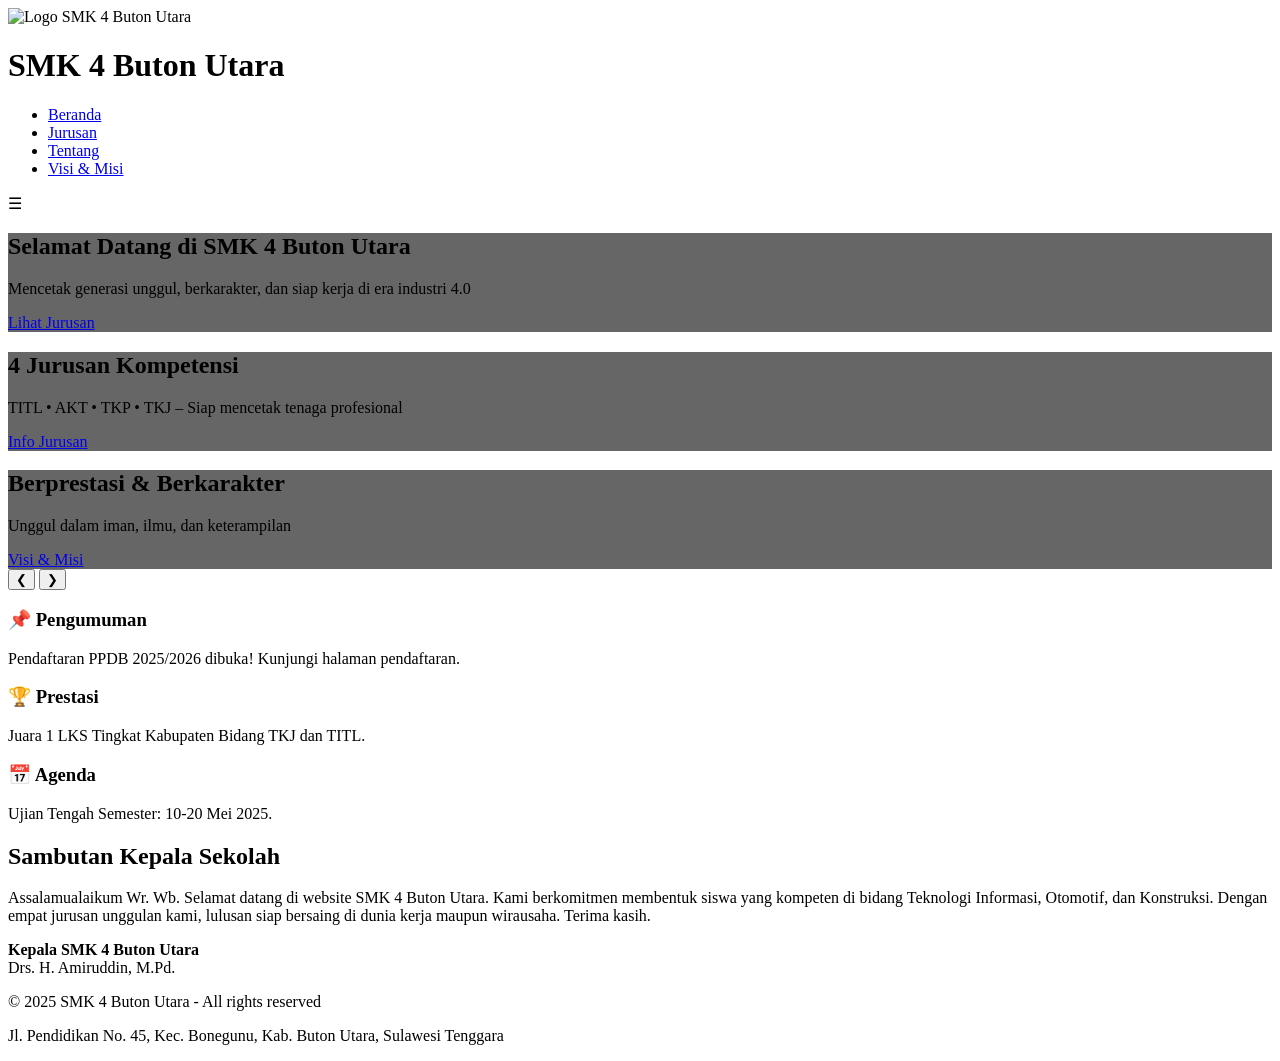
==== index.html @ f25f063d "update" ====
<!DOCTYPE html>
<html lang="id">
<head>
    <meta charset="UTF-8">
    <meta name="viewport" content="width=device-width, initial-scale=1.0">
    <title>SMK 4 Buton Utara - Beranda</title>
    <link rel="stylesheet" href="css/style.css">
    <link href="https://fonts.googleapis.com/css2?family=Poppins:wght@300;400;500;600;700&display=swap" rel="stylesheet">
</head>
<body>
    <header>
        <div class="container nav-container">
            <div class="logo-area">
                <img src="images/logo-sekolah.png" alt="Logo SMK 4 Buton Utara" class="logo">
                <h1>SMK 4 Buton Utara</h1>
            </div>
            <nav>
                <ul class="nav-links">
                    <li><a href="index.html" class="active">Beranda</a></li>
                    <li><a href="jurusan.html">Jurusan</a></li>
                    <li><a href="tentang.html">Tentang</a></li>
                    <li><a href="visimisi.html">Visi & Misi</a></li>
                </ul>
                <div class="menu-toggle">☰</div>
            </nav>
        </div>
    </header>

    <!-- Jumbotron Slider -->
    <section class="jumbotron">
        <div class="slider">
            <div class="slide active" style="background-image: linear-gradient(rgba(0,0,0,0.6), rgba(0,0,0,0.6)), url('https://placehold.co/1920x600/1e3c72/white?text=SMK+4+Buton+Utara');">
                <div class="slide-content">
                    <h2>Selamat Datang di SMK 4 Buton Utara</h2>
                    <p>Mencetak generasi unggul, berkarakter, dan siap kerja di era industri 4.0</p>
                    <a href="jurusan.html" class="btn">Lihat Jurusan</a>
                </div>
            </div>
            <div class="slide" style="background-image: linear-gradient(rgba(0,0,0,0.6), rgba(0,0,0,0.6)), url('https://placehold.co/1920x600/2a5298/white?text=Kompetensi+Unggulan');">
                <div class="slide-content">
                    <h2>4 Jurusan Kompetensi</h2>
                    <p>TITL • AKT • TKP • TKJ – Siap mencetak tenaga profesional</p>
                    <a href="jurusan.html" class="btn">Info Jurusan</a>
                </div>
            </div>
            <div class="slide" style="background-image: linear-gradient(rgba(0,0,0,0.6), rgba(0,0,0,0.6)), url('https://placehold.co/1920x600/4b6cb7/white?text=Prestasi+&+Karakter');">
                <div class="slide-content">
                    <h2>Berprestasi & Berkarakter</h2>
                    <p>Unggul dalam iman, ilmu, dan keterampilan</p>
                    <a href="visimisi.html" class="btn">Visi & Misi</a>
                </div>
            </div>
        </div>
        <button class="slider-btn prev">❮</button>
        <button class="slider-btn next">❯</button>
        <div class="slider-dots"></div>
    </section>

    <main class="container">
        <section class="info-panels">
            <div class="panel">
                <h3>📌 Pengumuman</h3>
                <p>Pendaftaran PPDB 2025/2026 dibuka! Kunjungi halaman pendaftaran.</p>
            </div>
            <div class="panel">
                <h3>🏆 Prestasi</h3>
                <p>Juara 1 LKS Tingkat Kabupaten Bidang TKJ dan TITL.</p>
            </div>
            <div class="panel">
                <h3>📅 Agenda</h3>
                <p>Ujian Tengah Semester: 10-20 Mei 2025.</p>
            </div>
        </section>

        <section class="sambutan">
            <h2>Sambutan Kepala Sekolah</h2>
            <p>Assalamualaikum Wr. Wb. Selamat datang di website SMK 4 Buton Utara. Kami berkomitmen membentuk siswa yang kompeten di bidang Teknologi Informasi, Otomotif, dan Konstruksi. Dengan empat jurusan unggulan kami, lulusan siap bersaing di dunia kerja maupun wirausaha. Terima kasih.</p>
            <p><strong>Kepala SMK 4 Buton Utara</strong><br>Drs. H. Amiruddin, M.Pd.</p>
        </section>
    </main>

    <footer>
        <div class="container">
            <p>&copy; 2025 SMK 4 Buton Utara - All rights reserved</p>
            <p>Jl. Pendidikan No. 45, Kec. Bonegunu, Kab. Buton Utara, Sulawesi Tenggara</p>
        </div>
    </footer>

    <script src="js/script.js"></script>
</body>
</html>
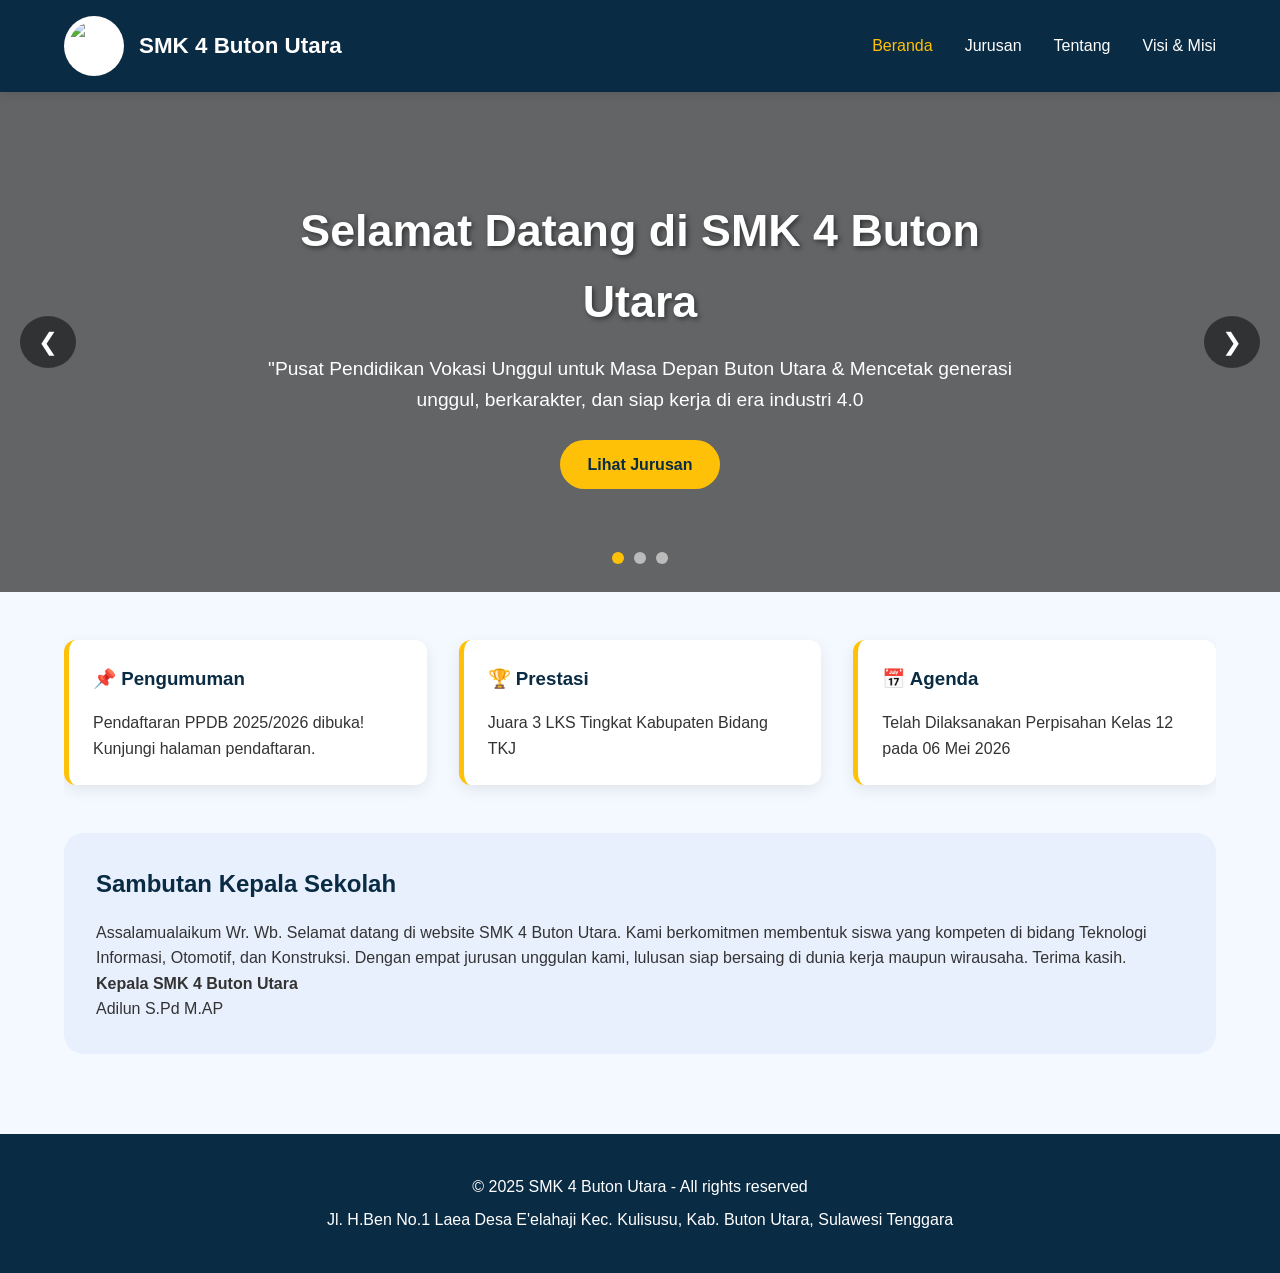
==== commit 0183aa32: "update" ====
--- a/index.html
+++ b/index.html
@@ -32,7 +32,7 @@
             <div class="slide active" style="background-image: linear-gradient(rgba(0,0,0,0.6), rgba(0,0,0,0.6)), url('https://placehold.co/1920x600/1e3c72/white?text=SMK+4+Buton+Utara');">
                 <div class="slide-content">
                     <h2>Selamat Datang di SMK 4 Buton Utara</h2>
-                    <p>Mencetak generasi unggul, berkarakter, dan siap kerja di era industri 4.0</p>
+                    <p>"Pusat Pendidikan Vokasi Unggul untuk Masa Depan Buton Utara & Mencetak generasi unggul, berkarakter, dan siap kerja di era industri 4.0</p>
                     <a href="jurusan.html" class="btn">Lihat Jurusan</a>
                 </div>
             </div>
@@ -64,25 +64,25 @@
             </div>
             <div class="panel">
                 <h3>🏆 Prestasi</h3>
-                <p>Juara 1 LKS Tingkat Kabupaten Bidang TKJ dan TITL.</p>
+                <p>Juara 3 LKS Tingkat Kabupaten Bidang TKJ</p>
             </div>
             <div class="panel">
                 <h3>📅 Agenda</h3>
-                <p>Ujian Tengah Semester: 10-20 Mei 2025.</p>
+                <p>Telah Dilaksanakan Perpisahan Kelas 12  pada 06 Mei 2026</p>
             </div>
         </section>
 
         <section class="sambutan">
             <h2>Sambutan Kepala Sekolah</h2>
             <p>Assalamualaikum Wr. Wb. Selamat datang di website SMK 4 Buton Utara. Kami berkomitmen membentuk siswa yang kompeten di bidang Teknologi Informasi, Otomotif, dan Konstruksi. Dengan empat jurusan unggulan kami, lulusan siap bersaing di dunia kerja maupun wirausaha. Terima kasih.</p>
-            <p><strong>Kepala SMK 4 Buton Utara</strong><br>Drs. H. Amiruddin, M.Pd.</p>
+            <p><strong>Kepala SMK 4 Buton Utara</strong><br>Adilun S.Pd M.AP</p>
         </section>
     </main>
 
     <footer>
         <div class="container">
             <p>&copy; 2025 SMK 4 Buton Utara - All rights reserved</p>
-            <p>Jl. Pendidikan No. 45, Kec. Bonegunu, Kab. Buton Utara, Sulawesi Tenggara</p>
+            <p>Jl. H.Ben No.1 Laea Desa E'elahaji Kec. Kulisusu, Kab. Buton Utara, Sulawesi Tenggara</p>
         </div>
     </footer>
 
--- a/css/style.css
+++ b/css/style.css
@@ -0,0 +1,334 @@
+* {
+    margin: 0;
+    padding: 0;
+    box-sizing: border-box;
+}
+
+body {
+    font-family: 'Poppins', sans-serif;
+    line-height: 1.6;
+    background: #f4f9ff;
+    color: #333;
+}
+
+.container {
+    width: 90%;
+    max-width: 1200px;
+    margin: auto;
+    overflow: hidden;
+}
+
+/* Header & Navigation */
+header {
+    background: #0a2b44;
+    color: #fff;
+    padding: 1rem 0;
+    position: sticky;
+    top: 0;
+    z-index: 100;
+    box-shadow: 0 2px 10px rgba(0,0,0,0.1);
+}
+
+.nav-container {
+    display: flex;
+    justify-content: space-between;
+    align-items: center;
+    flex-wrap: wrap;
+}
+
+.logo-area {
+    display: flex;
+    align-items: center;
+    gap: 15px;
+}
+
+.logo {
+    width: 60px;
+    height: 60px;
+    object-fit: contain;
+    background: white;
+    border-radius: 50%;
+    padding: 5px;
+}
+
+.logo-area h1 {
+    font-size: 1.4rem;
+    font-weight: 600;
+}
+
+.nav-links {
+    display: flex;
+    list-style: none;
+    gap: 2rem;
+}
+
+.nav-links a {
+    color: #fff;
+    text-decoration: none;
+    font-weight: 500;
+    transition: color 0.3s;
+}
+
+.nav-links a:hover, .nav-links a.active {
+    color: #ffc107;
+}
+
+.menu-toggle {
+    display: none;
+    font-size: 1.8rem;
+    cursor: pointer;
+}
+
+/* Jumbotron Slider */
+.jumbotron {
+    position: relative;
+    height: 500px;
+    overflow: hidden;
+}
+
+.slider {
+    position: relative;
+    width: 100%;
+    height: 100%;
+}
+
+.slide {
+    position: absolute;
+    width: 100%;
+    height: 100%;
+    background-size: cover;
+    background-position: center;
+    opacity: 0;
+    transition: opacity 0.8s ease;
+    display: flex;
+    align-items: center;
+    justify-content: center;
+    text-align: center;
+}
+
+.slide.active {
+    opacity: 1;
+}
+
+.slide-content {
+    color: white;
+    padding: 0 1rem;
+    max-width: 800px;
+}
+
+.slide-content h2 {
+    font-size: 2.8rem;
+    margin-bottom: 1rem;
+    text-shadow: 2px 2px 5px rgba(0,0,0,0.5);
+}
+
+.slide-content p {
+    font-size: 1.2rem;
+    margin-bottom: 1.5rem;
+}
+
+.btn {
+    display: inline-block;
+    background: #ffc107;
+    color: #0a2b44;
+    padding: 12px 28px;
+    border-radius: 40px;
+    text-decoration: none;
+    font-weight: bold;
+    transition: 0.3s;
+}
+
+.btn:hover {
+    background: #ffcd38;
+    transform: scale(1.05);
+}
+
+.slider-btn {
+    position: absolute;
+    top: 50%;
+    transform: translateY(-50%);
+    background: rgba(0,0,0,0.5);
+    color: white;
+    border: none;
+    padding: 12px 18px;
+    cursor: pointer;
+    font-size: 1.5rem;
+    z-index: 10;
+    border-radius: 50%;
+}
+
+.prev { left: 20px; }
+.next { right: 20px; }
+
+.slider-dots {
+    position: absolute;
+    bottom: 20px;
+    left: 0;
+    right: 0;
+    text-align: center;
+}
+
+.dot {
+    display: inline-block;
+    width: 12px;
+    height: 12px;
+    background: #bbb;
+    border-radius: 50%;
+    margin: 0 5px;
+    cursor: pointer;
+}
+
+.dot.active {
+    background: #ffc107;
+}
+
+/* Info Panels */
+.info-panels {
+    display: flex;
+    gap: 2rem;
+    margin: 3rem 0;
+    flex-wrap: wrap;
+}
+
+.panel {
+    background: white;
+    flex: 1;
+    padding: 1.5rem;
+    border-radius: 12px;
+    box-shadow: 0 5px 15px rgba(0,0,0,0.08);
+    border-left: 5px solid #ffc107;
+}
+
+.panel h3 {
+    margin-bottom: 1rem;
+    color: #0a2b44;
+}
+
+.sambutan {
+    background: #e8f0fe;
+    padding: 2rem;
+    border-radius: 20px;
+    margin-bottom: 2rem;
+}
+
+.sambutan h2 {
+    color: #0a2b44;
+    margin-bottom: 1rem;
+}
+
+/* Jurusan Page */
+.page-title {
+    text-align: center;
+    margin: 2rem 0;
+    font-size: 2rem;
+    color: #0a2b44;
+    position: relative;
+}
+
+.jurusan-grid {
+    display: grid;
+    grid-template-columns: repeat(auto-fit, minmax(250px, 1fr));
+    gap: 2rem;
+    margin: 2rem 0;
+}
+
+.jurusan-card {
+    background: white;
+    padding: 1.8rem;
+    border-radius: 20px;
+    text-align: center;
+    transition: 0.3s;
+    box-shadow: 0 10px 20px rgba(0,0,0,0.05);
+}
+
+.jurusan-card:hover {
+    transform: translateY(-8px);
+    box-shadow: 0 15px 30px rgba(0,0,0,0.1);
+}
+
+.jurusan-icon {
+    font-size: 3rem;
+    background: #0a2b44;
+    display: inline-block;
+    width: 80px;
+    height: 80px;
+    line-height: 80px;
+    border-radius: 50%;
+    color: #ffc107;
+    margin-bottom: 1rem;
+}
+
+.jurusan-card h3 {
+    font-size: 1.8rem;
+    margin: 0.5rem 0;
+    color: #0a2b44;
+}
+
+.jurusan-card ul {
+    text-align: left;
+    margin-top: 1rem;
+    padding-left: 1.2rem;
+}
+
+.jurusan-card li {
+    margin: 0.5rem 0;
+}
+
+/* Content Pages */
+.content-box {
+    background: white;
+    padding: 2rem;
+    border-radius: 24px;
+    margin: 2rem 0;
+    box-shadow: 0 5px 15px rgba(0,0,0,0.05);
+}
+
+.visi-box, .misi-box, .tujuan-box {
+    border-left: 8px solid #ffc107;
+}
+
+.content-box h3 {
+    color: #0a2b44;
+    margin-bottom: 1rem;
+    font-size: 1.6rem;
+}
+
+/* Footer */
+footer {
+    background: #0a2b44;
+    color: white;
+    text-align: center;
+    padding: 2rem 0;
+    margin-top: 3rem;
+}
+
+footer p {
+    margin: 0.5rem 0;
+}
+
+/* Responsive */
+@media (max-width: 768px) {
+    .menu-toggle {
+        display: block;
+    }
+    .nav-links {
+        display: none;
+        width: 100%;
+        flex-direction: column;
+        background: #0a2b44;
+        text-align: center;
+        padding: 1rem 0;
+    }
+    .nav-links.show {
+        display: flex;
+    }
+    .slide-content h2 {
+        font-size: 1.8rem;
+    }
+    .info-panels {
+        flex-direction: column;
+    }
+    .logo-area h1 {
+        font-size: 1rem;
+    }
+}
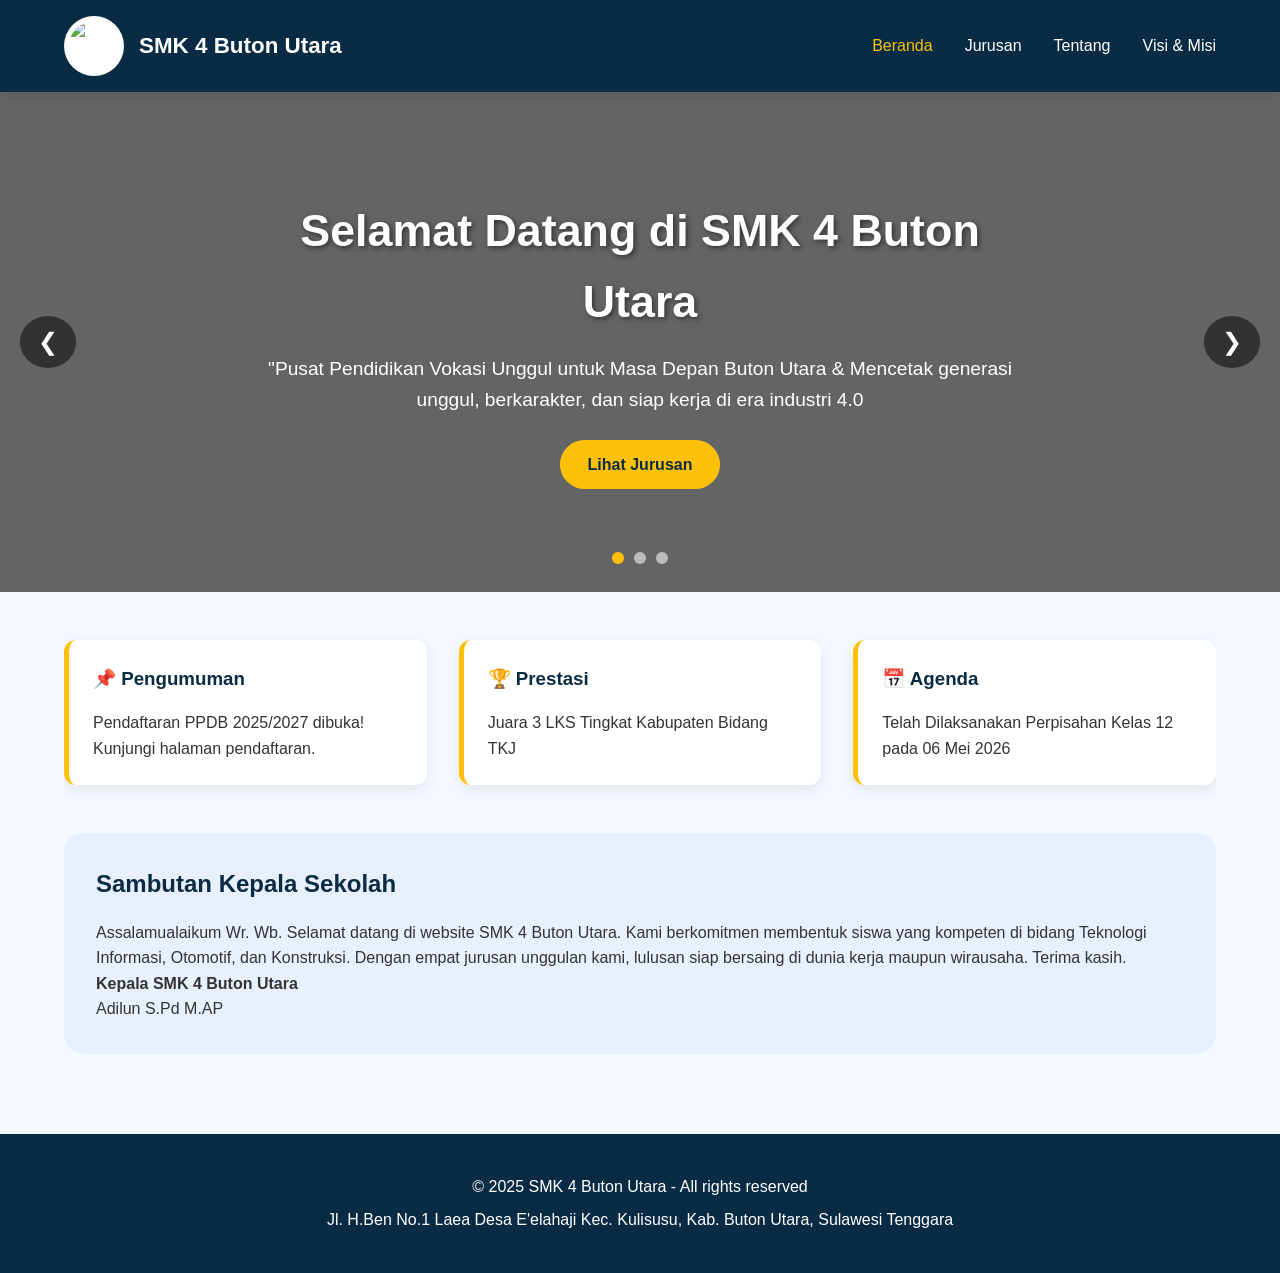
==== commit f53d781d: "update" ====
--- a/index.html
+++ b/index.html
@@ -11,7 +11,7 @@
     <header>
         <div class="container nav-container">
             <div class="logo-area">
-                <img src="images/logo-sekolah.png" alt="Logo SMK 4 Buton Utara" class="logo">
+                <img src="image/logosekolah.png" alt="Logo SMK 4 Buton Utara" class="logo">
                 <h1>SMK 4 Buton Utara</h1>
             </div>
             <nav>
@@ -60,7 +60,7 @@
         <section class="info-panels">
             <div class="panel">
                 <h3>📌 Pengumuman</h3>
-                <p>Pendaftaran PPDB 2025/2026 dibuka! Kunjungi halaman pendaftaran.</p>
+                <p>Pendaftaran PPDB 2025/2027 dibuka! Kunjungi halaman pendaftaran.</p>
             </div>
             <div class="panel">
                 <h3>🏆 Prestasi</h3>
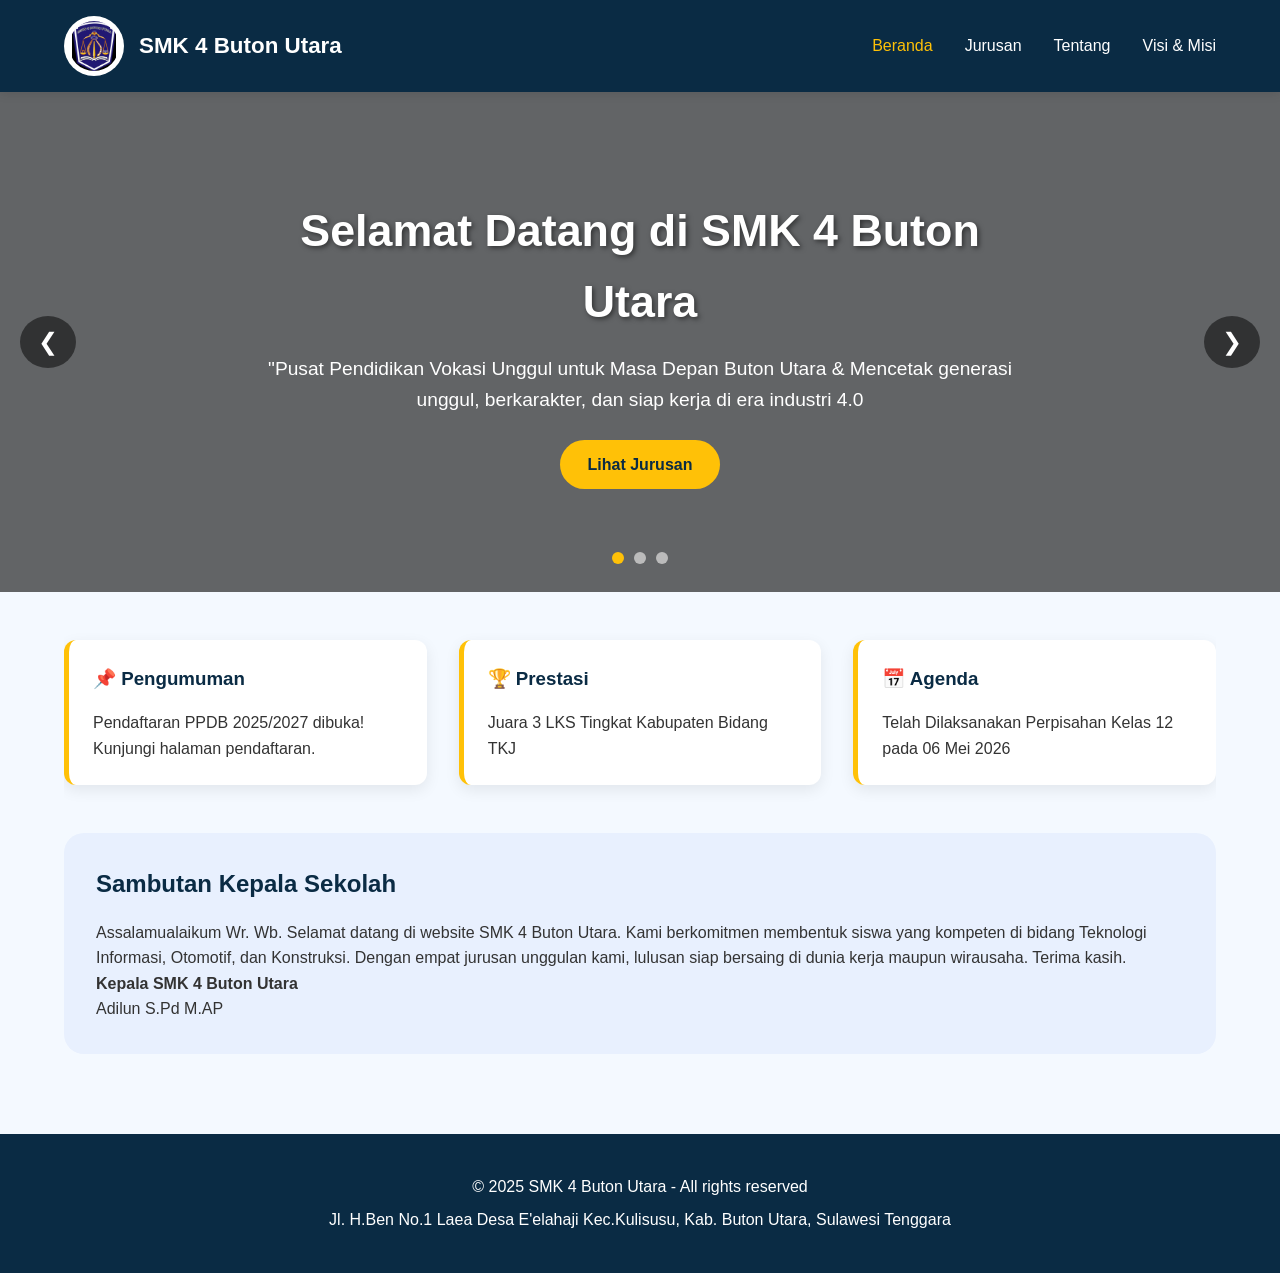
==== commit 57a78583: "update" ====
--- a/index.html
+++ b/index.html
@@ -11,7 +11,7 @@
     <header>
         <div class="container nav-container">
             <div class="logo-area">
-                <img src="image/logosekolah.png" alt="Logo SMK 4 Buton Utara" class="logo">
+                <img src="image/logosekolah.png.jpg" alt="Logo SMK 4 Buton Utara" class="logo">
                 <h1>SMK 4 Buton Utara</h1>
             </div>
             <nav>
@@ -82,7 +82,7 @@
     <footer>
         <div class="container">
             <p>&copy; 2025 SMK 4 Buton Utara - All rights reserved</p>
-            <p>Jl. H.Ben No.1 Laea Desa E'elahaji Kec. Kulisusu, Kab. Buton Utara, Sulawesi Tenggara</p>
+            <p>Jl. H.Ben No.1 Laea Desa E'elahaji Kec.Kulisusu, Kab. Buton Utara, Sulawesi Tenggara</p>
         </div>
     </footer>
 
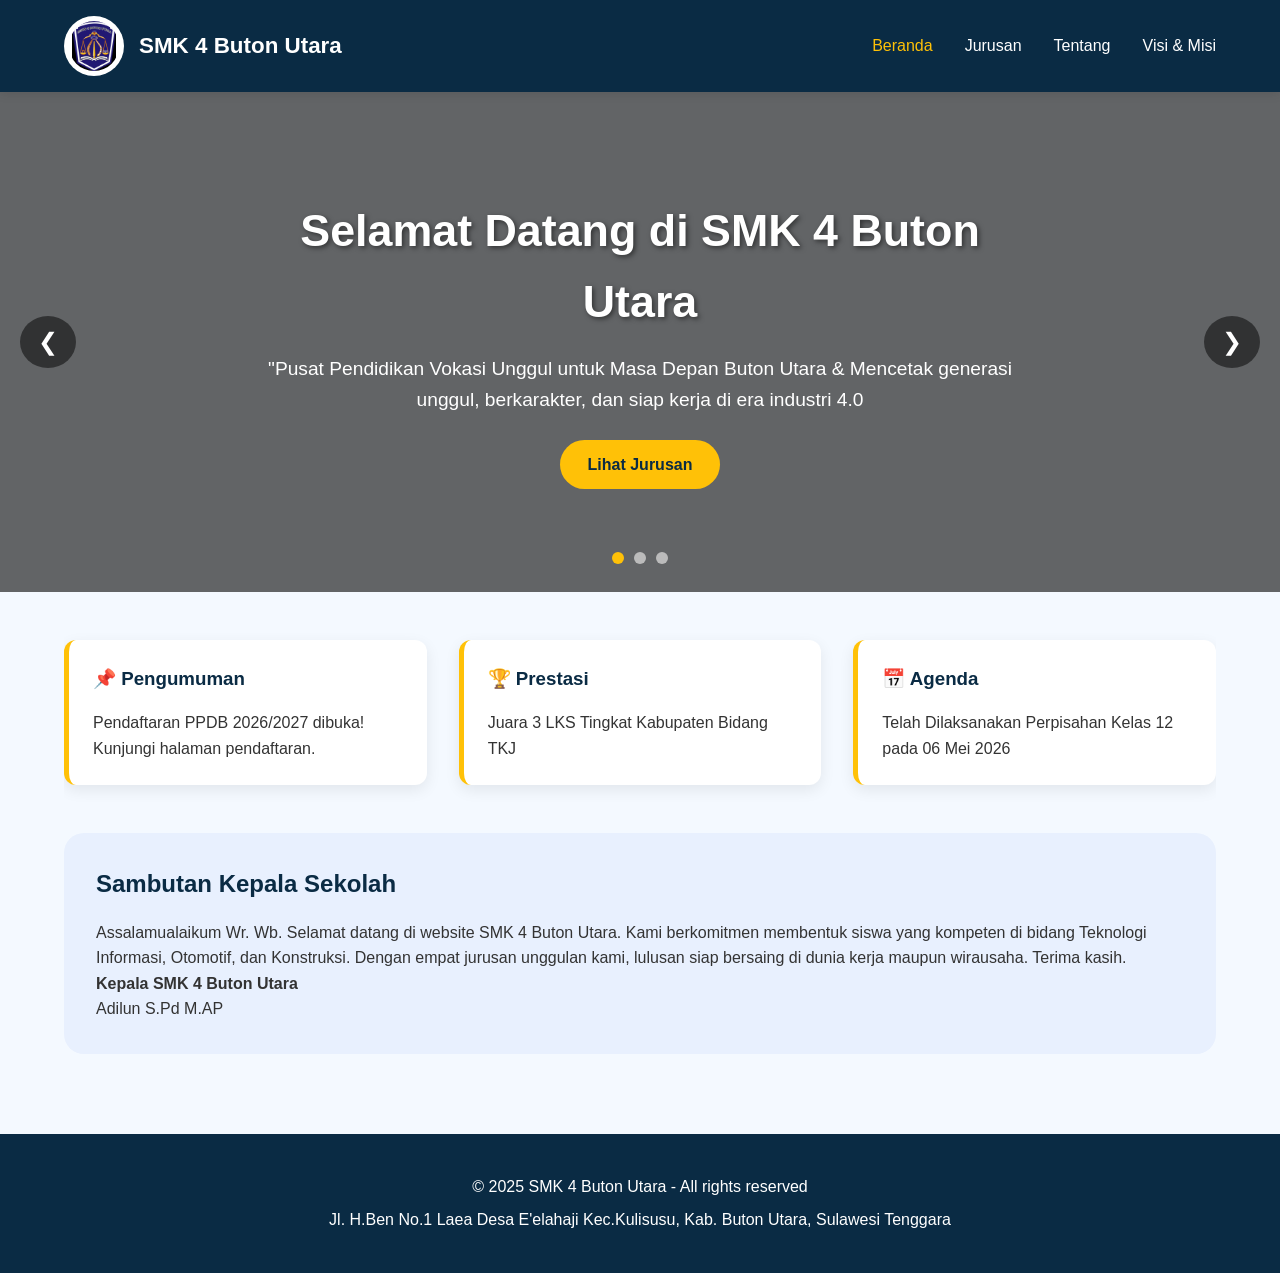
==== commit 55d3940e: "Update index.htmlupdate" ====
--- a/index.html
+++ b/index.html
@@ -60,7 +60,7 @@
         <section class="info-panels">
             <div class="panel">
                 <h3>📌 Pengumuman</h3>
-                <p>Pendaftaran PPDB 2025/2027 dibuka! Kunjungi halaman pendaftaran.</p>
+                <p>Pendaftaran PPDB 2026/2027 dibuka! Kunjungi halaman pendaftaran.</p>
             </div>
             <div class="panel">
                 <h3>🏆 Prestasi</h3>
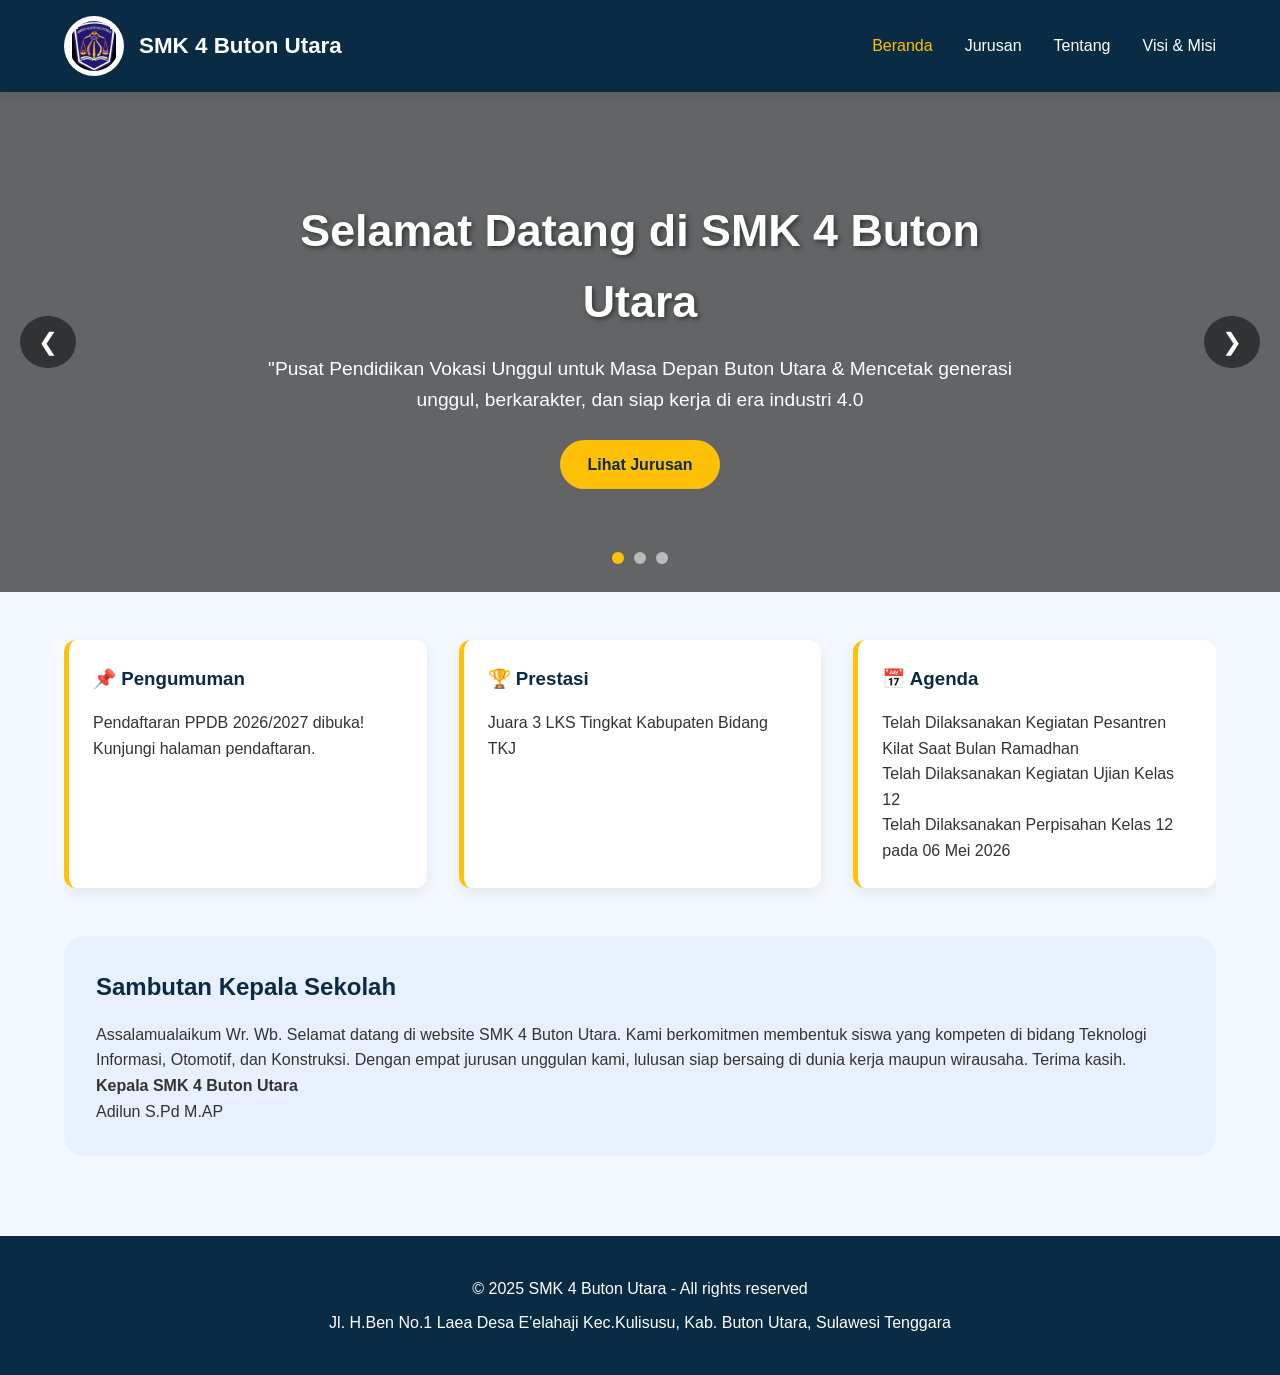
==== commit 9577cd14: "update" ====
--- a/index.html
+++ b/index.html
@@ -68,6 +68,8 @@
             </div>
             <div class="panel">
                 <h3>📅 Agenda</h3>
+                <p>Telah Dilaksanakan Kegiatan Pesantren Kilat Saat Bulan Ramadhan</p>
+                <p>Telah Dilaksanakan Kegiatan Ujian Kelas 12</p>
                 <p>Telah Dilaksanakan Perpisahan Kelas 12  pada 06 Mei 2026</p>
             </div>
         </section>
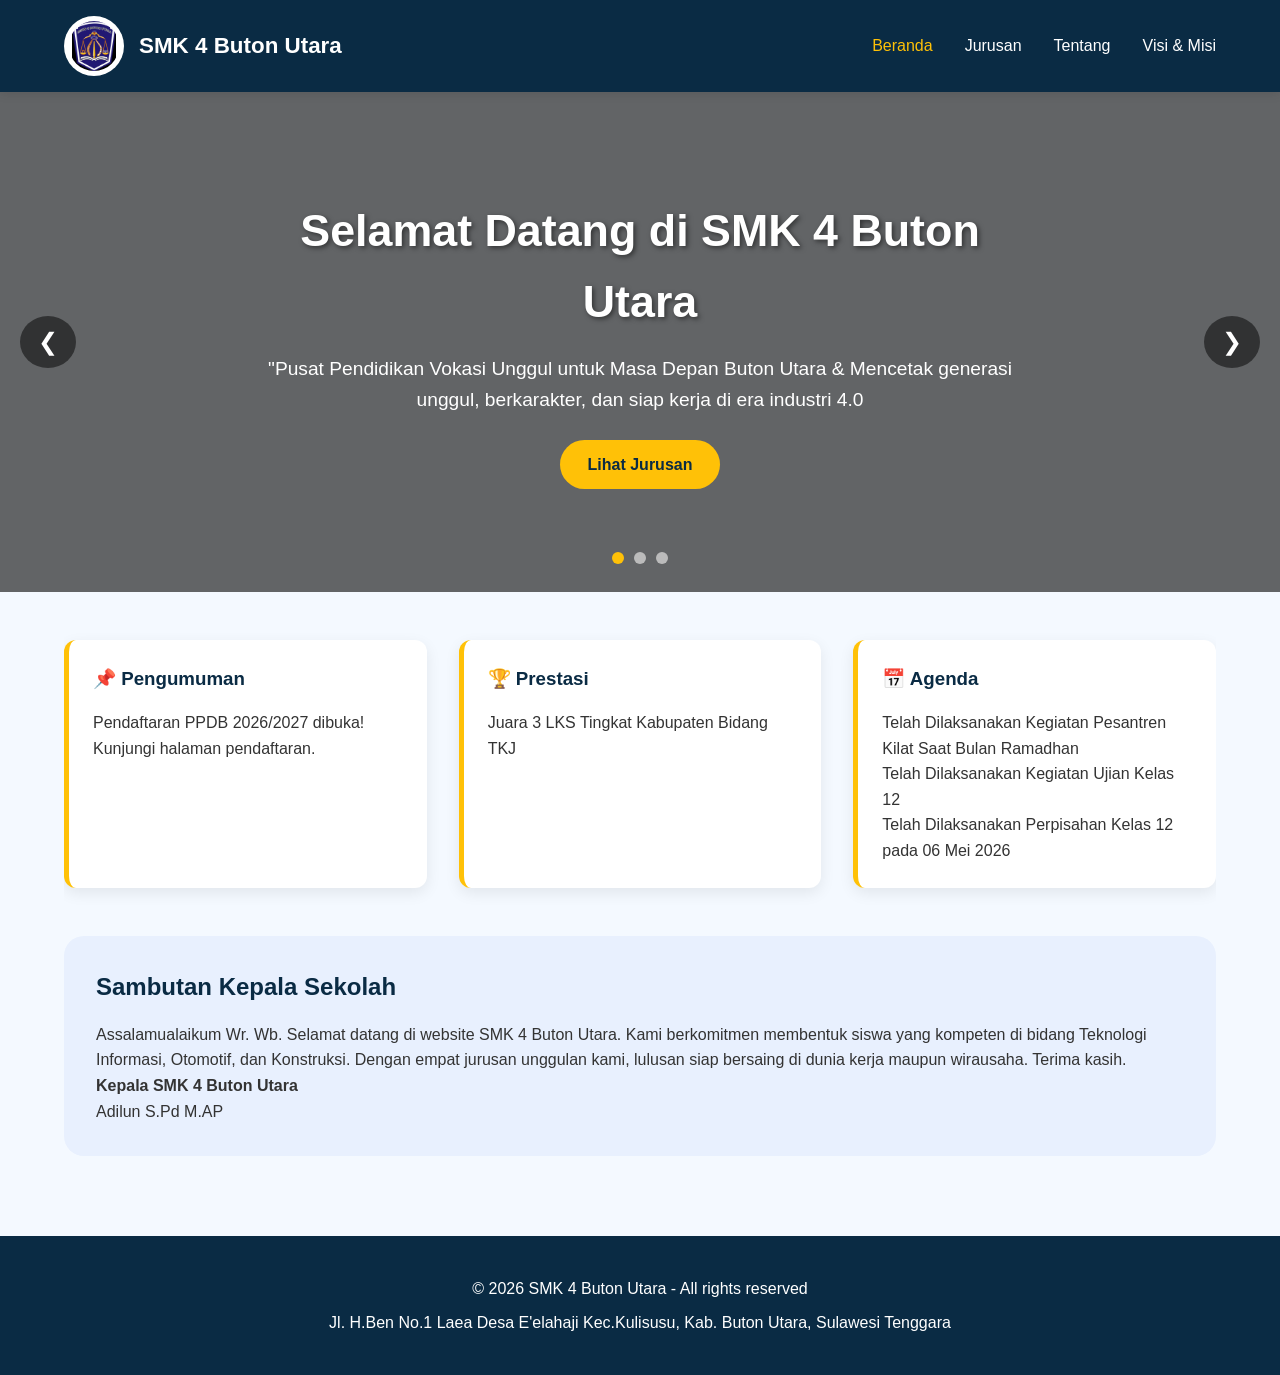
==== commit 337881bc: "Update index.html" ====
--- a/index.html
+++ b/index.html
@@ -83,7 +83,7 @@
 
     <footer>
         <div class="container">
-            <p>&copy; 2025 SMK 4 Buton Utara - All rights reserved</p>
+            <p>&copy; 2026 SMK 4 Buton Utara - All rights reserved</p>
             <p>Jl. H.Ben No.1 Laea Desa E'elahaji Kec.Kulisusu, Kab. Buton Utara, Sulawesi Tenggara</p>
         </div>
     </footer>
